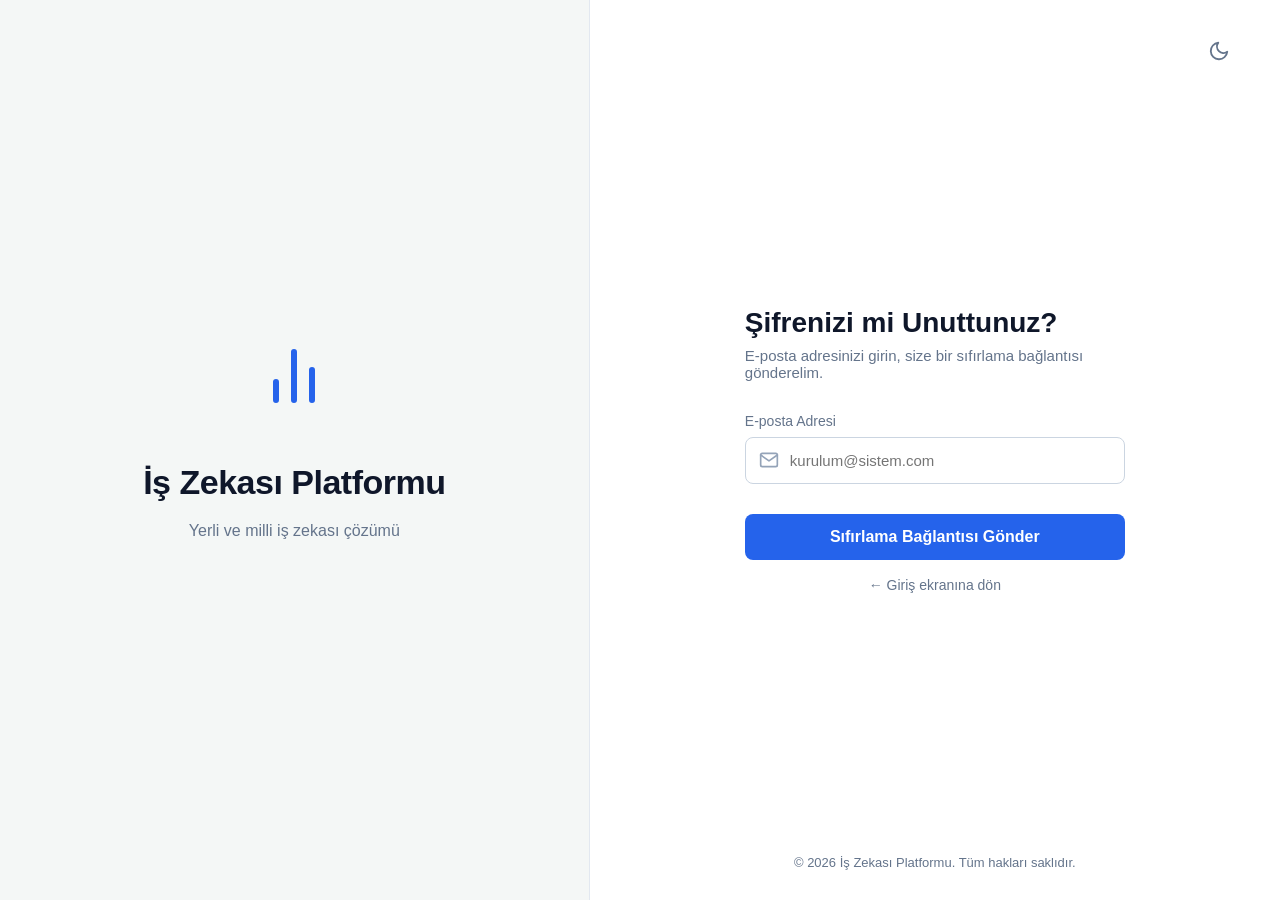
==== sayfalar/forgot.html @ f46599ce "Giriş sayfa Tasarımı OK!" ====
<!DOCTYPE html>
<html lang="tr">
<head>
    <meta charset="UTF-8">
    <meta name="viewport" content="width=device-width, initial-scale=1.0">
    <title>Şifre Sıfırlama - İş Zekası Platformu</title>
    
    <link rel="icon" href="data:image/svg+xml,<svg xmlns='http://www.w3.org/2000/svg' viewBox='0 0 24 24' fill='%232563eb'><path d='M3 3h2v18H3V3zm6 8h2v10H9V11zm6-5h2v15h-2V6zm6 4h2v11h-2v-11z'/></svg>">
    
    <link id="theme-style" rel="stylesheet" href="../static/css/forgot_light.css">
</head>
<body>

    <div class="split-layout">
        
        <div class="brand-panel">
            <div class="brand-content">
                <svg class="brand-logo" viewBox="0 0 24 24" fill="none" stroke="currentColor" stroke-width="2" stroke-linecap="round" stroke-linejoin="round">
                    <path d="M18 20V10M12 20V4M6 20v-6"/>
                </svg>
                <h1>İş Zekası Platformu</h1>
                <p>Yerli ve milli iş zekası çözümü</p>
            </div>
        </div>

        <div class="form-panel">
            
            <div class="top-controls">
                <button class="theme-toggle" onclick="toggleTheme()" title="Temayı Değiştir">
                    <svg viewBox="0 0 24 24" fill="none" stroke="currentColor" stroke-width="2" stroke-linecap="round" stroke-linejoin="round"><path d="M21 12.79A9 9 0 1 1 11.21 3 7 7 0 0 0 21 12.79z"></path></svg>
                </button>
            </div>

            <div class="form-wrapper">
                <h2>Şifrenizi mi Unuttunuz?</h2>
                <p class="subtitle">E-posta adresinizi girin, size bir sıfırlama bağlantısı gönderelim.</p>

                <div class="input-group">
                    <label for="email">E-posta Adresi</label>
                    <div class="input-wrapper">
                        <svg class="input-icon" viewBox="0 0 24 24" fill="none" stroke="currentColor" stroke-width="2" stroke-linecap="round" stroke-linejoin="round"><path d="M4 4h16c1.1 0 2 .9 2 2v12c0 1.1-.9 2-2 2H4c-1.1 0-2-.9-2-2V6c0-1.1.9-2 2-2z"></path><polyline points="22,6 12,13 2,6"></polyline></svg>
                        <input type="email" id="email" placeholder="kurulum@sistem.com" required>
                    </div>
                </div>
                
                <button class="login-btn" onclick="alert('Motor bağlandığında mail gönderilecek.')">Sıfırlama Bağlantısı Gönder</button>

                <!-- Ana dizindeki index.html dosyasına dönüş yolu güncellendi -->
                <div class="forgot-password">
                    <a href="../index.html" class="forgot-password-link">← Giriş ekranına dön</a>
                </div>
            </div>

            <div class="panel-footer">
                &copy; 2026 İş Zekası Platformu. Tüm hakları saklıdır.
            </div>

        </div>
    </div>

    <script>
        const themeStyle = document.getElementById('theme-style');
        
        const savedTheme = localStorage.getItem('user-theme');
        const systemPrefersDark = window.matchMedia('(prefers-color-scheme: dark)').matches;
        
        let currentTheme = 'light';
        if (savedTheme === 'dark' || (!savedTheme && systemPrefersDark)) {
            currentTheme = 'dark';
        }

        function applyTheme(theme) {
            themeStyle.setAttribute('href', `../static/css/forgot_${theme}.css`);
        }
        
        applyTheme(currentTheme);

        function toggleTheme() {
            const isDark = themeStyle.getAttribute('href').includes('dark.css');
            const newTheme = isDark ? 'light' : 'dark';
            
            applyTheme(newTheme);
            localStorage.setItem('user-theme', newTheme);
        }
    </script>

</body>
</html>
---- static/css/forgot_light.css ----
/* static/css/forgot_light.css */
:root {
    --arkaplan-sol: #f4f7f6;
    --arkaplan-sag: #ffffff;
    --yazi-renk: #0f172a;
    --yazi-ikincil: #64748b;
    --input-arkaplan: #ffffff;
    --input-kenarlik: #cbd5e1;
    --buton-arkaplan: #2563eb;
    --buton-hover: #1d4ed8;
    --buton-yazi: #ffffff;
    --link-renk: #64748b;
    --link-hover: #2563eb;
}

body {
    font-family: 'Segoe UI', Tahoma, Geneva, Verdana, sans-serif;
    margin: 0;
    padding: 0;
    background-color: var(--arkaplan-sag);
    color: var(--yazi-renk);
    height: 100vh;
    overflow: hidden;
}

.split-layout {
    display: flex;
    width: 100vw;
    height: 100vh;
}

.brand-panel {
    flex: 1;
    background-color: var(--arkaplan-sol);
    display: flex;
    flex-direction: column;
    justify-content: center;
    align-items: center;
    padding: 40px;
    text-align: center;
    border-right: 1px solid #e2e8f0;
}

.brand-content {
    max-width: 400px;
}

.brand-logo {
    width: 72px;
    height: 72px;
    color: var(--buton-arkaplan);
    margin-bottom: 24px;
}

.brand-panel h1 {
    font-size: 34px;
    margin-bottom: 16px;
    font-weight: 700;
    color: var(--yazi-renk);
    letter-spacing: -0.5px;
}

.brand-panel p {
    font-size: 16px;
    color: var(--yazi-ikincil);
    line-height: 1.6;
}

.form-panel {
    flex: 1.2;
    background-color: var(--arkaplan-sag);
    position: relative;
    display: flex;
    flex-direction: column;
    justify-content: center;
    align-items: center;
    padding: 40px;
}

.top-controls {
    position: absolute;
    top: 30px;
    right: 40px;
}

.theme-toggle {
    background: none;
    border: none;
    color: var(--yazi-ikincil);
    cursor: pointer;
    padding: 10px;
    border-radius: 50%;
    display: flex;
    align-items: center;
    justify-content: center;
    transition: all 0.2s;
}

.theme-toggle:hover {
    background-color: #f1f5f9;
    color: var(--yazi-renk);
}

.theme-toggle svg {
    width: 22px;
    height: 22px;
}

.form-wrapper {
    width: 100%;
    max-width: 380px;
}

.form-wrapper h2 {
    font-size: 28px;
    margin: 0 0 8px 0;
    font-weight: 600;
}

.subtitle {
    color: var(--yazi-ikincil);
    margin-top: 0;
    margin-bottom: 32px;
    font-size: 15px;
}

.input-group {
    margin-bottom: 20px;
}

.input-group label {
    display: block;
    margin-bottom: 8px;
    font-size: 14px;
    font-weight: 500;
    color: var(--yazi-ikincil);
}

.input-wrapper {
    position: relative;
    display: flex;
    align-items: center;
}

.input-icon {
    position: absolute;
    left: 14px;
    width: 20px;
    height: 20px;
    color: #94a3b8;
}

.input-wrapper input {
    width: 100%;
    padding: 14px 14px 14px 44px;
    background-color: var(--input-arkaplan);
    border: 1px solid var(--input-kenarlik);
    border-radius: 8px;
    color: var(--yazi-renk);
    font-size: 15px;
    outline: none;
    transition: border-color 0.2s, box-shadow 0.2s;
}

.input-wrapper input:focus {
    border-color: var(--buton-arkaplan);
    box-shadow: 0 0 0 3px rgba(37, 99, 235, 0.1);
}

.login-btn {
    width: 100%;
    display: block;
    margin: 30px 0 16px 0;
    padding: 14px;
    background-color: var(--buton-arkaplan);
    color: var(--buton-yazi);
    border: none;
    border-radius: 8px;
    font-size: 16px;
    font-weight: 600;
    cursor: pointer;
    transition: background-color 0.2s;
}

.login-btn:hover {
    background-color: var(--buton-hover);
}

.forgot-password {
    text-align: center;
}

.forgot-password-link {
    color: var(--link-renk);
    text-decoration: none;
    font-size: 14px;
    font-weight: 500;
    transition: color 0.2s;
}

.forgot-password-link:hover {
    color: var(--link-hover);
}

.panel-footer {
    position: absolute;
    bottom: 30px;
    text-align: center;
    font-size: 13px;
    color: var(--yazi-ikincil);
    width: 100%;
}

@media (max-width: 768px) {
    body { overflow: auto; }
    .split-layout { flex-direction: column; height: auto; }
    .brand-panel { padding: 40px 20px; border-right: none; border-bottom: 1px solid #e2e8f0; }
    .form-panel { padding: 40px 20px 100px 20px; }
    .top-controls { top: 20px; right: 20px; }
    .panel-footer { bottom: 20px; }
}
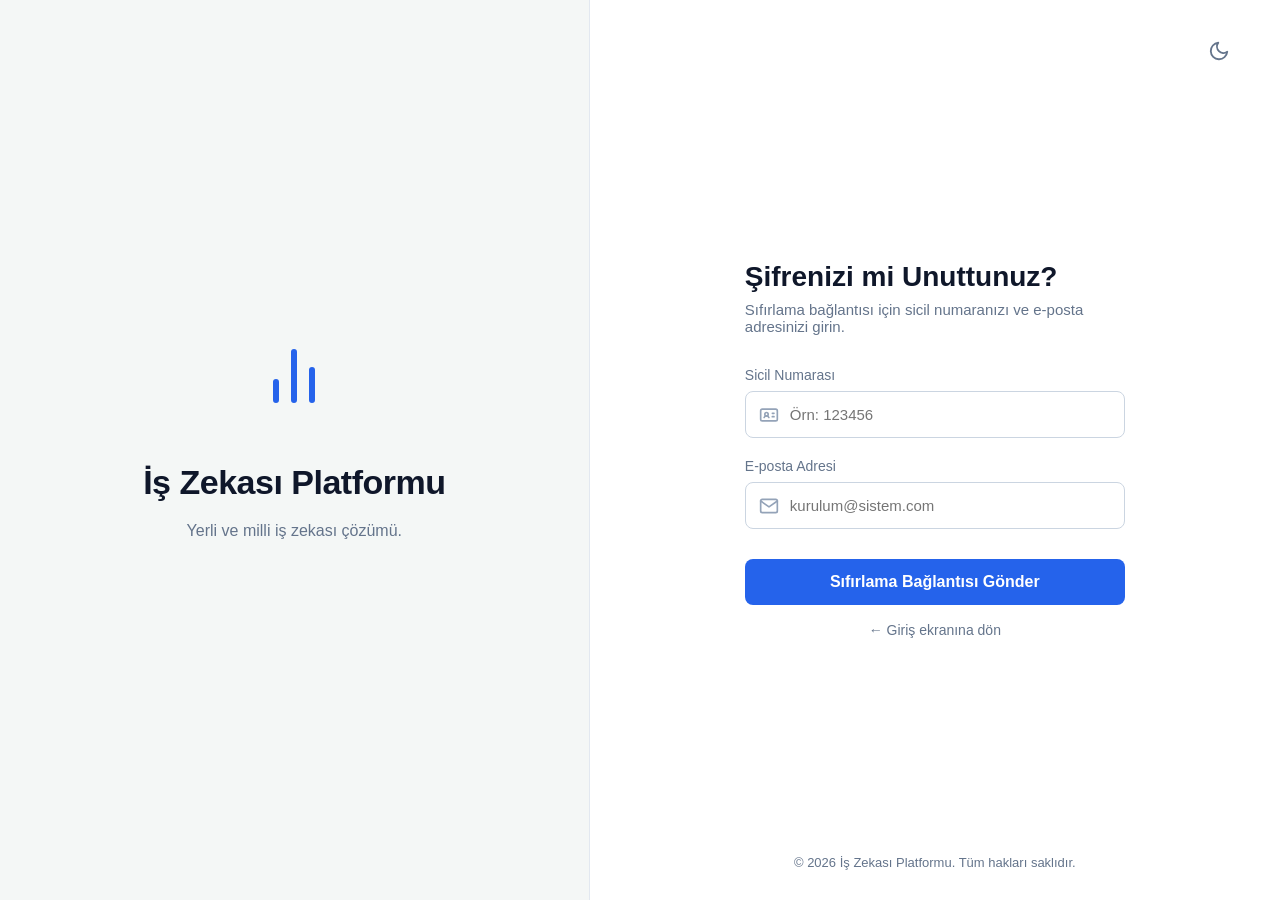
==== commit ad64bc94: "Şifremi Unuttum Tasarmı OK!" ====
--- a/sayfalar/forgot.html
+++ b/sayfalar/forgot.html
@@ -13,16 +13,18 @@
 
     <div class="split-layout">
         
+        <!-- Sol Taraf: Marka Alanı -->
         <div class="brand-panel">
             <div class="brand-content">
                 <svg class="brand-logo" viewBox="0 0 24 24" fill="none" stroke="currentColor" stroke-width="2" stroke-linecap="round" stroke-linejoin="round">
                     <path d="M18 20V10M12 20V4M6 20v-6"/>
                 </svg>
                 <h1>İş Zekası Platformu</h1>
-                <p>Yerli ve milli iş zekası çözümü</p>
+                <p>Yerli ve milli iş zekası çözümü.</p>
             </div>
         </div>
 
+        <!-- Sağ Taraf: Form ve Kontroller -->
         <div class="form-panel">
             
             <div class="top-controls">
@@ -31,21 +33,40 @@
                 </button>
             </div>
 
+            <!-- Merkezdeki Şifre Sıfırlama Formu -->
             <div class="form-wrapper">
                 <h2>Şifrenizi mi Unuttunuz?</h2>
-                <p class="subtitle">E-posta adresinizi girin, size bir sıfırlama bağlantısı gönderelim.</p>
+                <p class="subtitle">Sıfırlama bağlantısı için sicil numaranızı ve e-posta adresinizi girin.</p>
 
+                <!-- SİCİL NUMARASI ALANI (ÜSTE ALINDI) -->
+                <div class="input-group">
+                    <label for="sicil-no">Sicil Numarası</label>
+                    <div class="input-wrapper">
+                        <!-- Personel Kartı / Kimlik İkonu -->
+                        <svg class="input-icon" viewBox="0 0 24 24" fill="none" stroke="currentColor" stroke-width="2" stroke-linecap="round" stroke-linejoin="round">
+                            <rect x="2" y="5" width="20" height="14" rx="2"></rect>
+                            <circle cx="9" cy="11" r="2"></circle>
+                            <path d="M6.17 15a3 3 0 0 1 5.66 0"></path>
+                            <path d="M16 10h2"></path>
+                            <path d="M16 14h2"></path>
+                        </svg>
+                        <input type="text" id="sicil-no" placeholder="Örn: 123456" required>
+                    </div>
+                </div>
+
+                <!-- E-POSTA ADRESİ ALANI (ALTA ALINDI) -->
                 <div class="input-group">
                     <label for="email">E-posta Adresi</label>
                     <div class="input-wrapper">
+                        <!-- Zarf İkonu -->
                         <svg class="input-icon" viewBox="0 0 24 24" fill="none" stroke="currentColor" stroke-width="2" stroke-linecap="round" stroke-linejoin="round"><path d="M4 4h16c1.1 0 2 .9 2 2v12c0 1.1-.9 2-2 2H4c-1.1 0-2-.9-2-2V6c0-1.1.9-2 2-2z"></path><polyline points="22,6 12,13 2,6"></polyline></svg>
                         <input type="email" id="email" placeholder="kurulum@sistem.com" required>
                     </div>
                 </div>
                 
-                <button class="login-btn" onclick="alert('Motor bağlandığında mail gönderilecek.')">Sıfırlama Bağlantısı Gönder</button>
+                <button class="login-btn" onclick="alert('Motor bağlandığında sicil no ve e-posta kontrolü yapılıp mail gönderilecek.')">Sıfırlama Bağlantısı Gönder</button>
 
-                <!-- Ana dizindeki index.html dosyasına dönüş yolu güncellendi -->
+                <!-- Giriş Ekranına Geri Dön Linki -->
                 <div class="forgot-password">
                     <a href="../index.html" class="forgot-password-link">← Giriş ekranına dön</a>
                 </div>
